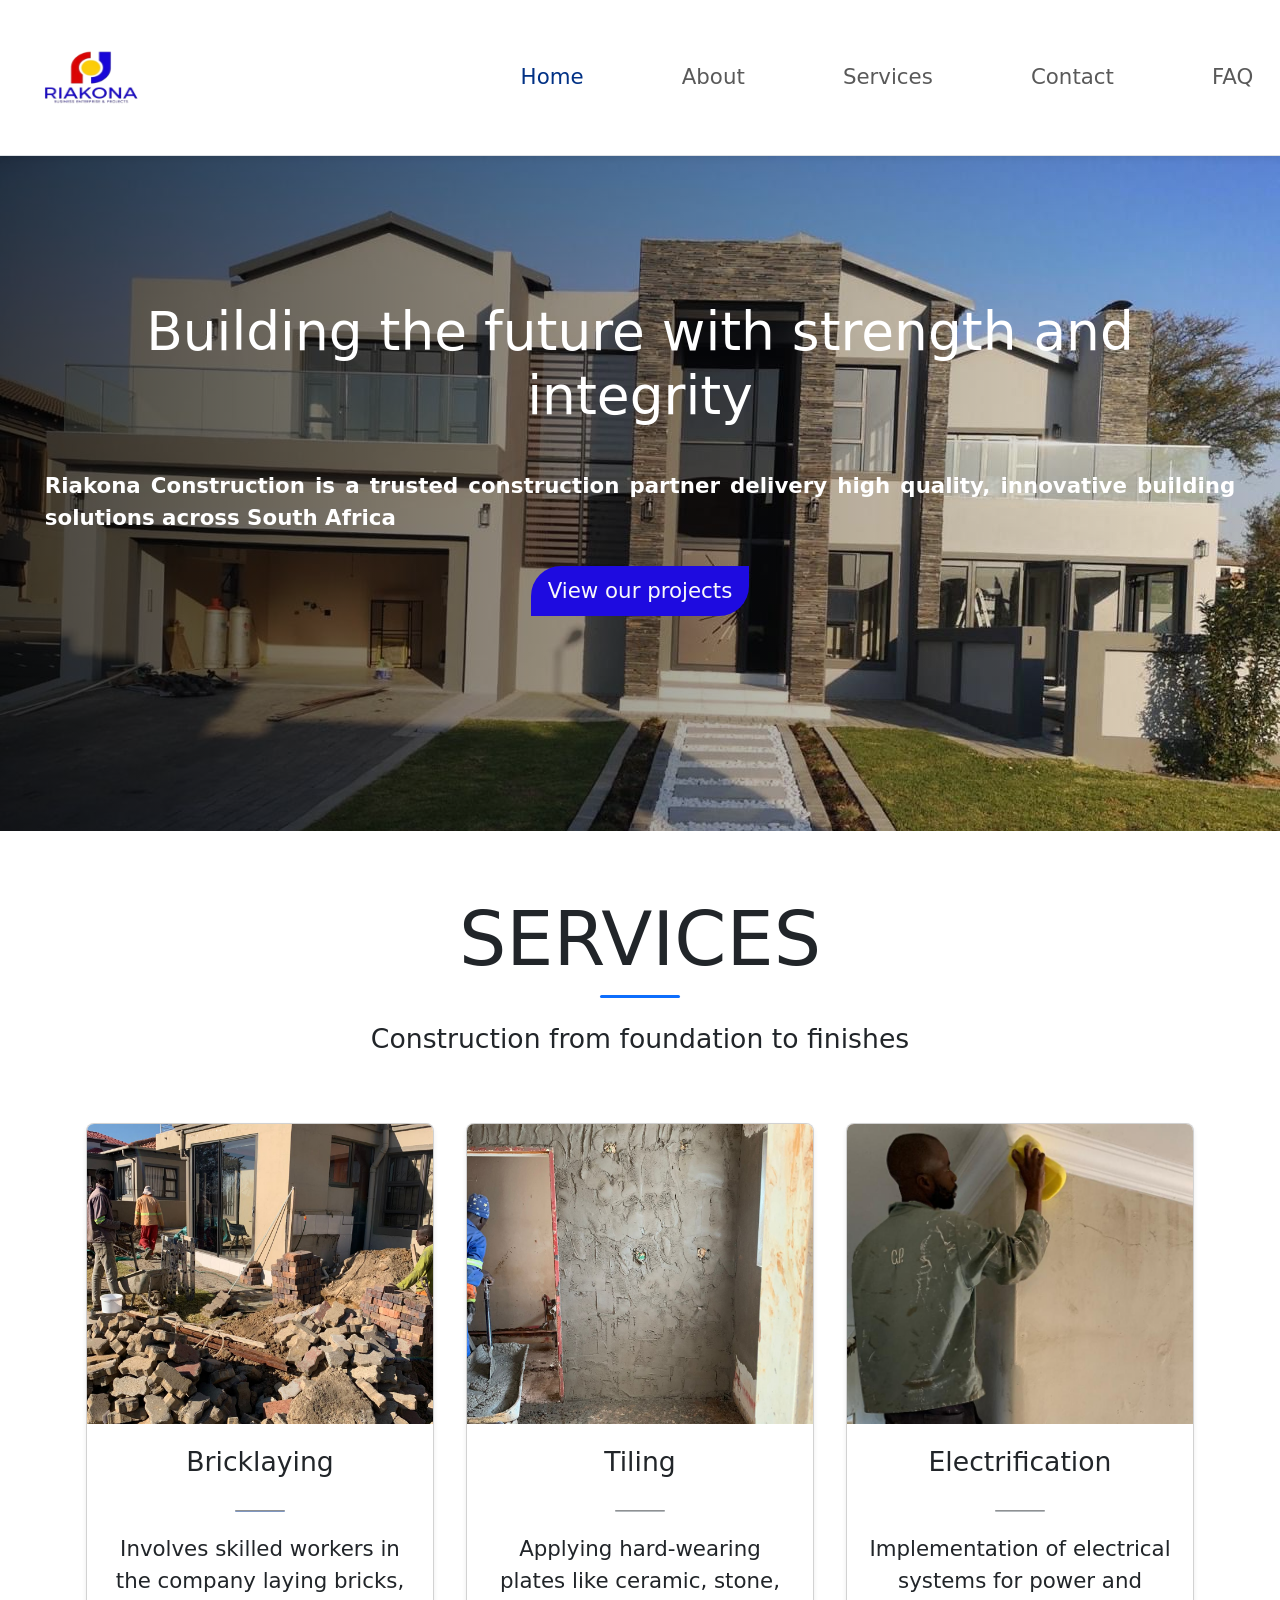
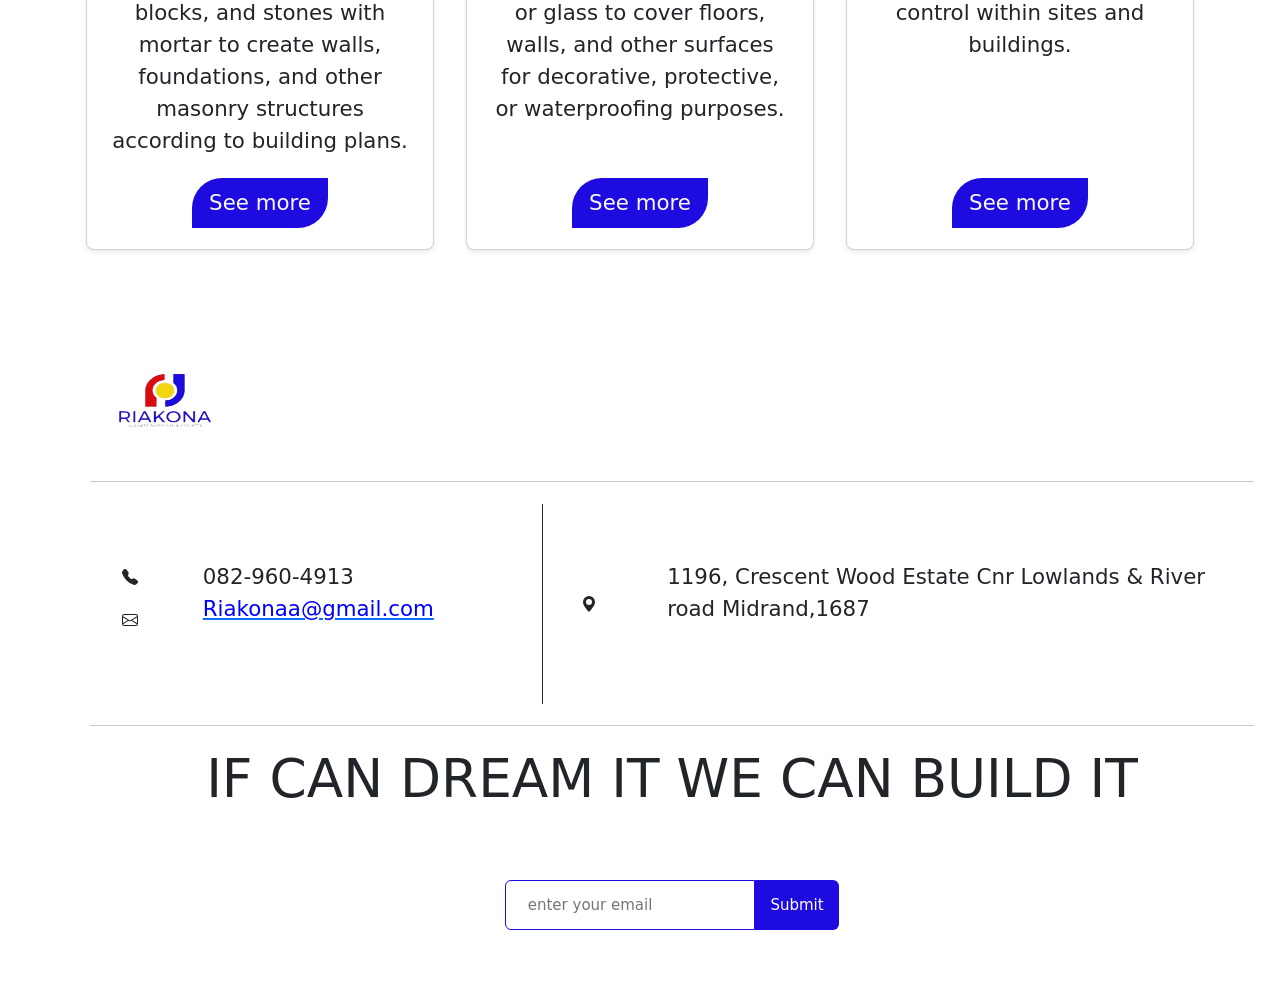
==== index.html @ d15bbf31 "SEO changes" ====
<!DOCTYPE html>
<html lang="en">

<head>
  <meta charset="UTF-8" />
  <meta name="viewport" content="width=device-width, initial-scale=1.0" />
  <meta name="description"
    content="Riakona Construction is a trusted South African partner delivering high-quality, innovative building solutions with strength and integrity. If you can dream it, we can build it.">

  <!-- Style sheet -->
  <link rel="stylesheet" href="RiakonaStyleSheet.css" />

  <!-- Bootstrap  -->
  <link href="https://cdn.jsdelivr.net/npm/bootstrap@5.3.8/dist/css/bootstrap.min.css" rel="stylesheet"
    integrity="sha384-sRIl4kxILFvY47J16cr9ZwB07vP4J8+LH7qKQnuqkuIAvNWLzeN8tE5YBujZqJLB" crossorigin="anonymous">

  <!-- Page Title & Favicon -->
  <title>Riakona Construction</title>
  <link rel="icon" type="image/x-icon" href="images/logo.png" />
</head>

<body id="bootstrap-overrides">
  <!-- Header with Navbar -->
  <header>
    <nav class="navbar navbar-expand-lg bg-white border-bottom shadow-sm">
      <div class="container-fluid justify-content-between">
        <!-- Logo -->
        <a class="navbar-brand" href="#">
          <img src="images/RIAKONA.png" alt="Riakona Logo" width="150" height="120" />
        </a>

        <!-- Toggler for mobile -->
        <button class="navbar-toggler" type="button" data-bs-toggle="collapse" data-bs-target="#navbarNavAltMarkup"
          aria-controls="navbarNavAltMarkup" aria-expanded="false" aria-label="Toggle navigation">
          <span class="navbar-toggler-icon"></span>
        </button>

        <!-- Navigation Links -->
        <div class="collapse navbar-collapse " id="navbarNavAltMarkup">
          <ul class="navbar-nav ms-auto " style="gap: 6vw">
            <li class="nav-item">
              <a class="nav-link active" aria-current="page" href="index.html" style="color: #013185;">Home</a>
            </li>
            <li class="nav-item">
              <a class="nav-link" href="about.html">About</a>
            </li>
            <li class="nav-item">
              <a class="nav-link" href="service.html">Services</a>
            </li>
            <li class="nav-item">
              <a class="nav-link" href="contact.html">Contact</a>
            </li>
            <li class="nav-item">
              <a class="nav-link" href="faq.html">FAQ</a>
            </li>
          </ul>
        </div>
      </div>
    </nav>
  </header>
  <!-- LANDING PAGE -->
  <div class="landingpage">
    <div class="landingpage_text">
      <h1>Building the future with strength and integrity</h1>
      <br />
      <strong>
        Riakona Construction is a trusted construction partner delivery high
        quality, innovative building solutions across South Africa
      </strong>
      <br />
      <a href="service.html" class="btn" id="logo_button">View our projects</a>
    </div>
  </div>

  <!-- SERVICES PAGE -->
  <div class="service-container container my-5">

    <div class="service-title-container text-center mb-5">
      <h1 class="display-4">SERVICES</h1>
      <div class="special-heading-border mx-auto"></div>
      <p class="lead mt-3">
        Construction from foundation to finishes
      </p>
    </div>

    <div class="row row-cols-1 row-cols-md-3 g-4">

      <div class="col">
        <div class="card h-100 shadow-sm">
          <img src="images/bricklayering1.jpg" class="card-img-top" alt="Bricklaying service"
            style="height: 300px; width: 100%; object-fit: cover;">
          <div class="card-body text-center d-flex flex-column">
            <h3 class="card-title h5">Bricklaying</h3>
            <hr class="short-hr mx-auto" style="background-color: #013185;">
            <p class="card-text">
              Involves skilled workers in the company laying bricks, blocks, and stones with mortar to create walls,
              foundations, and other masonry structures according to building plans.
            </p>
            <div class="mt-auto">
              <a href="service.html" class="btn" id="logo_button" title="Learn about our bricklaying services">See
                more</a>
            </div>
          </div>
        </div>
      </div>

      <div class="col">
        <div class="card h-100 shadow-sm">
          <img src="images/plastering1.jpg" class="card-img-top" alt="Tiling service"
            style="height: 300px; width: 100%; object-fit: cover;">
          <div class="card-body text-center d-flex flex-column">
            <h3 class="card-title h5">Tiling</h3>
            <hr class="short-hr mx-auto">
            <p class="card-text">
              Applying hard-wearing plates like ceramic, stone, or glass to cover floors, walls, and other surfaces
              for decorative, protective, or waterproofing purposes.
            </p>
            <div class="mt-auto">
              <a href="service.html" class="btn" id="logo_button" title="Explore our professional tiling solutions">See
                more</a>
            </div>
          </div>
        </div>
      </div>

      <div class="col">
        <div class="card h-100 shadow-sm">
          <img src="images/ceiling.jpg" class="card-img-top" alt="Electrification service"
            style="height: 300px; width: 100%; object-fit: cover; object-position:top">
          <div class="card-body text-center d-flex flex-column">
            <h3 class="card-title h5">Electrification</h3>
            <hr class="short-hr mx-auto">
            <p class="card-text">
              Implementation of electrical systems for power and control within sites and buildings.
            </p>
            <div class="mt-auto">
              <a href="service.html" class="btn" id="logo_button" title="Read about our electrification services">See
                more</a>
            </div>
          </div>
        </div>
      </div>

    </div>
  </div>
  <!-- FOOTER -->
  <footer>
    <img src="images/logo.png" alt="logo" width="150px" height="120px" />
    <br />
    <hr />
    <div class="footer-contact">
      <div class="contact_Details row">
        <div class="row phone">
          <div class="col-2 col-lg-3" style="
                display: flex;
                align-items: center;
                justify-content: center;
              ">
            <svg xmlns="http://www.w3.org/2000/svg" width="16" height="16" fill="currentColor"
              class="bi bi-telephone-fill" viewBox="0 0 16 16">
              <path fill-rule="evenodd"
                d="M1.885.511a1.745 1.745 0 0 1 2.61.163L6.29 2.98c.329.423.445.974.315 1.494l-.547 2.19a.68.68 0 0 0 .178.643l2.457 2.457a.68.68 0 0 0 .644.178l2.189-.547a1.75 1.75 0 0 1 1.494.315l2.306 1.794c.829.645.905 1.87.163 2.611l-1.034 1.034c-.74.74-1.846 1.065-2.877.702a18.6 18.6 0 0 1-7.01-4.42 18.6 18.6 0 0 1-4.42-7.009c-.362-1.03-.037-2.137.703-2.877z" />
            </svg>
          </div>
          <div class="col-10 col-lg-9">
            <a href="https://wa.me/27829604913" target="_blank" style="text-decoration: none; color: inherit;">
              <i class="fa fa-phone" aria-hidden="true"></i> 082-960-4913
            </a>
          </div>
        </div>
        <br />
        <div class="row email">
          <div class="col-2 col-lg-3" style="
                display: flex;
                align-items: center;
                justify-content: center;
              ">
            <svg xmlns="http://www.w3.org/2000/svg" width="16" height="16" fill="currentColor" class="bi bi-envelope"
              viewBox="0 0 16 16">
              <path
                d="M0 4a2 2 0 0 1 2-2h12a2 2 0 0 1 2 2v8a2 2 0 0 1-2 2H2a2 2 0 0 1-2-2zm2-1a1 1 0 0 0-1 1v.217l7 4.2 7-4.2V4a1 1 0 0 0-1-1zm13 2.383-4.708 2.825L15 11.105zm-.034 6.876-5.64-3.471L8 9.583l-1.326-.795-5.64 3.47A1 1 0 0 0 2 13h12a1 1 0 0 0 .966-.741M1 11.105l4.708-2.897L1 5.383z" />
            </svg>
          </div>

          <div class="col-10 col-lg-9">
            <a href="mailto:Riakonaa@gmail.com">
              <p style="color: blue">Riakonaa@gmail.com</p>
            </a>
          </div>
        </div>
      </div>

      <div class="vl"></div>
      <hr style="width: 80%" />
      <div class="address">
        <div class="row address">
          <div class="col-2" style="
                display: flex;
                align-items: center;
                justify-content: center;
              ">
            <svg xmlns="http://www.w3.org/2000/svg" width="16" height="16" fill="currentColor"
              class="bi bi-geo-alt-fill" viewBox="0 0 16 16">
              <path d="M8 16s6-5.686 6-10A6 6 0 0 0 2 6c0 4.314 6 10 6 10m0-7a3 3 0 1 1 0-6 3 3 0 0 1 0 6" />
            </svg>
          </div>
          <div class="col-10">
            <p>1196, Crescent Wood Estate
              Cnr Lowlands & River road
              Midrand,1687</p>
          </div>
        </div>
      </div>
    </div>
    <hr />

    <h1>IF CAN DREAM IT WE CAN BUILD IT</h1>
    <div class="input-group">
      <form id="emailSubscribe" name="submit-to-google-sheet" method="POST">

        <input type="email" class="input" id="Email" name="Email" placeholder="enter your email" autocomplete="off"
          style="color: black" />
        <button class="button--submit" value="Subscribe" type="submit" title="Subscribe for project updates">
          Submit
        </button>
        <span id="msg"></span>
      </form>
    </div>
  </footer>

  <script src="https://cdn.jsdelivr.net/npm/bootstrap@5.3.8/dist/js/bootstrap.bundle.min.js"
    integrity="sha384-FKyoEForCGlyvwx9Hj09JcYn3nv7wiPVlz7YYwJrWVcXK/BmnVDxM+D2scQbITxI"
    crossorigin="anonymous"></script>
  <script src="script.js"></script>

</body>

</html>
---- RiakonaStyleSheet.css ----
/* 1. VARIABLES & RESET */
:root {
  /* Color Palette */
  --background: #d9d9d9;
  --primary-color: #1c1d20;
  --secondary-color: #4a4d57;
  --accent-color: #00ffc4;
  --text-color: #f9f9f9;
  --button-color: #1e0be0;
  --brand-blue: #0d6efd;
  --brand-dark-blue: #013185;
  --subtle-grey: #6c757d;

  /* Carousel Dimensions */
  --card-width: min(280px, 75vw);
  --card-height: 500px;
  --nav-btn-size: 40px;
}

* {
  margin: 0;
  padding: 0;
  box-sizing: border-box;
}

html {
  font-family: "Segoe UI", Tahoma, Geneva, Verdana, sans-serif;
  font-size: 16pt;
  color: var(--text-color);
}

body {
  min-height: 100vh;
  /* padding: 10px; */
  background-color: var(--background);
  display: flex;
  flex-direction: column;
  align-items: center;
  overflow-x: hidden;
}

header {
  width: 100%;
}

/* 2. SHARED COMPONENTS */
#bootstrap-overrides #cta {
  min-height: 30px;
  width: 150px;
  padding: 0.5em 1em;
  border: none;
  background-color: var(--button-color);
  color: var(--text-color);
  font-size: 15px;
  cursor: pointer;
  transition: background-color 0.3s ease-in-out;
  display: flex;
  align-items: center;
  justify-content: center;
  border-radius: 0px;
}

#logo_button {
  border-radius: 30px 0 30px 0;
  background-color: var(--button-color);
  color: var(--text-color);
}

/* TEAM CAROUSEL & FLIP CARDS */
.carousel-wrapper {
  display: flex;
  flex-direction: column;
  align-items: center;
  width: 100%;
  padding: 2rem 0;
  overflow-x: hidden !important;
}

.carousel {
  width: min(100% - 2rem, 800px);
  padding-block: 2rem;
  display: grid;
  grid-auto-flow: column;
  grid-auto-columns: var(--card-width);
  gap: 2rem;
  overflow-x: auto;
  scroll-snap-type: x mandatory;
  overscroll-behavior-x: contain;
  scroll-behavior: smooth;
  scrollbar-width: none;
  anchor-name: --carousel;
}

.carousel::-webkit-scrollbar {
  display: none;
}

/* Spacers to center first/last items */
.carousel::before,
.carousel::after {
  content: "";
  width: calc(50% - (var(--card-width) / 2));
}

/* 3D Scene Container */
.carousel-item {
  position: relative;
  height: var(--card-height);
  scroll-snap-align: center;
  scroll-snap-stop: always;
  perspective: 1000px;
  container-type: scroll-state;
  display: flex !important;
  cursor: pointer; /* Indicates interactivity */
}

.carousel-item.scroll-start {
  scroll-initial-target: nearest;
}

/* Flip Logic */
.flip-card-inner {
  position: relative;
  width: 100%;
  height: 100%;
  text-align: center;
  transition: transform 0.6s cubic-bezier(0.4, 0, 0.2, 1);
  transform-style: preserve-3d;
  border-radius: 20px;
  box-shadow: 0 10px 25px rgba(0, 0, 0, 0.2);
}

.carousel-item:hover .flip-card-inner {
  transform: rotateY(180deg);
}

.flip-card-front,
.flip-card-back {
  position: absolute;
  width: 100%;
  height: 100%;
  backface-visibility: hidden;
  -webkit-backface-visibility: hidden;
  border-radius: 20px;
  overflow: hidden;
  display: flex;
  flex-direction: column;
  align-items: center;
}

/* Front Face */
.flip-card-front {
  background-color: var(--primary-color);
  color: var(--text-color);
  z-index: 2;
  justify-content: flex-start;
}

.flip-card-front .card-content {
  padding: 1rem;
  width: 100%;
  display: flex;
  flex-direction: column;
  align-items: center;
}

.flip-card-front h2 {
  font-size: 1.3rem;
  margin: 0;
}

.flip-card-front p {
  font-size: 0.9rem;
  opacity: 0.8;
  margin: 0;
}

/* Image Fill Logic */
.img-container.fill {
  width: 100%;
  height: 240px;
  display: flex;
  justify-content: center;
  align-items: center;
  overflow: hidden;
  background-color: #000;
}

.img-container.fill img {
  min-width: 90%;
  min-height: 80%;
  width: 100%;
  height: 100%;
  object-fit: cover;
  transition: transform 0.4s ease;
}

.carousel-item:hover .img-container.fill img {
  transform: scale(1.1);
}

/* Back Face */
.flip-card-back {
  background: linear-gradient(
    135deg,
    var(--primary-color),
    var(--secondary-color)
  );
  color: var(--text-color);
  transform: rotateY(180deg);
  justify-content: center;
  padding: 2rem;
  border: 2px solid var(--brand-blue);
}

.flip-card-back h3 {
  color: var(--brand-blue);
  margin: 0;
}

/* Custom Separators */
.special-heading-border {
  width: 80px;
  height: 3px;
  background-color: var(--brand-blue);
  margin: 0.5rem 0;
  border-radius: 2px;
}

.short-hr {
  width: 50px;
  height: 2px;
  background-color: var(--subtle-grey);
  opacity: 0.5;
  margin: 1rem auto;
  border-radius: 2px;
}

/* Scroll Animation (Scale Effect) */
@container not scroll-state(snapped: inline) {
  .flip-card-inner {
    transform: scale(0.85);
    opacity: 0.5;
    filter: blur(2px);
  }
}

/* Carousel Markers & Buttons */
.carousel {
  scroll-marker-group: after;
}

.carousel::scroll-marker-group {
  position: absolute;
  position-anchor: --carousel;
  left: 0;
  right: 0;
  display: flex;
  justify-content: center;
  gap: 0.5rem;
  z-index: 10;
}

.carousel-item::scroll-marker {
  content: "";
  width: 12px;
  height: 12px;
  background-color: var(--secondary-color);
  border-radius: 50%;
  transition: 0.3s;
  cursor: pointer;
}

.carousel-item::scroll-marker:target-current {
  background-color: var(--brand-dark-blue);
  transform: scale(1.3);
}

.carousel::scroll-button(*) {
  position: absolute;
  position-anchor: --carousel;
  width: var(--nav-btn-size);
  height: var(--nav-btn-size);
  border-radius: 50%;
  background-color: var(--button-color);
  color: white;
  display: grid;
  place-content: center;
  cursor: pointer;
  border: none;
  transform: translateY(-50%);
  transition: transform 0.2s;
  z-index: 20;
}

.carousel::scroll-button(inline-start) {
  left: 0px;
  content: "❮";
}

.carousel::scroll-button(inline-end) {
  right: 0px;
  content: "❯";
}

.msg-supports {
  font-size: 0.8rem;
  color: var(--secondary-color);
  margin-bottom: 1rem;
}

@supports selector(::scroll-marker-group) {
  .msg-supports {
    display: none;
  }
}

/* 3. LANDING PAGE */
.landingpage {
  background-image: linear-gradient(
      to right,
      rgba(0, 0, 0, 0.7),
      rgba(0, 0, 0, 0)
    ),
    url("images/background1.jpg");
  width: 100%;
  height: 75vh;
  background-size: cover;
  color: white;
  padding: 20px;
}

.landingpage_text {
  display: flex;
  flex-direction: column;
  justify-content: center;
  align-items: center;
  text-align: center;
  margin-top: 10%;
  padding-left: 2%;
  padding-right: 2%;
}

.landingpage_text strong {
  text-align: justify;
}
@media (max-width: 650px) {
  .landingpage_text strong {
    font-size: medium;
  }
}

/* 4. ABOUT & FAQ */
.faq,
.about {
  display: flex;
  flex-direction: column;
  justify-content: space-around;
  align-items: center;
  padding: 2rem 20px;
  width: 100%;
  background-size: cover;
  background-position: center;
  color: white;
}

.about {
  background-image: linear-gradient(
      to right,
      rgba(0, 0, 0, 0.7),
      rgba(0, 0, 0, 0.7)
    ),
    url("images/background2.jpg");
}

.about h6,
.faq h6 {
  display: flex;
  justify-content: center;
  color: #377aef;
}
.about p {
  text-align: justify;
}
@media (max-width: 650px) {
  .about p {
    text-align: left;
    font-size: 14px;
  }
}

.about_section {
  width: 60%;
}

.faq {
  background-image: linear-gradient(
      to right,
      rgba(0, 0, 0, 0.7),
      rgba(0, 0, 0, 0.7)
    ),
    url("images/background3.jpg");
}

#questions {
  width: 60%;
}

/* 5. CONTACT */
.contactPageLanding,
form {
  margin: 5% 0;
  display: flex;
  flex-direction: column;
  justify-content: center;
  align-items: center;
}

form {
  max-width: 700px;
}

.contact {
  background-image: linear-gradient(
      to right,
      rgba(0, 0, 0, 0.7),
      rgba(0, 0, 0, 0)
    ),
    url("images/background5.jpg");
  height: 100vh;
  width: 100%;
  background-size: cover;
  background-position: center;
  color: white;
  padding: 20px;
  display: flex;
  flex-direction: column;
  justify-content: center;
  align-items: center;
}

.form__group {
  position: relative;
  padding: 15px 0 0;
  margin-top: 10px;
  width: 100%;
}

.form__field {
  font-family: inherit;
  width: 100%;
  border: none;
  border-bottom: 2px solid #9b9b9b;
  outline: none;
  font-size: 1.3rem;
  color: #000;
  padding: 10px 0;
  background: transparent;
  transition: border-color 0.3s ease;
}

.form__label {
  position: absolute;
  top: 0;
  left: 0;
  font-size: 1rem;
  color: #9b9b9b;
  pointer-events: none;
  transition: 0.2s ease all;
}

.form__field::placeholder {
  color: transparent;
}

.form__field:focus + .form__label,
.form__field:not(:placeholder-shown) + .form__label {
  font-size: 0.85rem;
  top: -20px;
  color: var(--brand-dark-blue);
  font-weight: 600;
}

.form__field:focus {
  padding-bottom: 8px;
  border-bottom: 3px solid var(--brand-dark-blue);
  font-weight: 500;
}

.form__field:required,
.form__field:invalid {
  box-shadow: none;
}

.contact-drop-down {
  width: 100%;
  padding: 10px;
  font-size: 1.1rem;
  border: 1px solid #9b9b9b;
  border-radius: 5px;
  background-color: #fff;
  color: #333;
  margin: 2em 0 1em 0;
  transition: border 0.3s ease;
}

.contact-drop-down:focus {
  border-color: var(--brand-dark-blue);
  outline: none;
}

textarea.form__field {
  resize: vertical;
  min-height: 120px;
}

.contact_submit_btn {
  margin-top: 20px;
  border-radius: 10px;
  padding: 0.75em 2em;
  background-color: var(--brand-dark-blue);
  color: #fff;
  font-size: 1rem;
  border: none;
  cursor: pointer;
  transition: background-color 0.3s ease;
}

.contact_submit_btn:hover {
  background-color: #021d52;
}

.contactPageLanding input,
.contactPageLanding textarea {
  color: #000;
}

/* 6. FOOTER */
footer {
  margin-left: 5%;
  padding: 2%;
  height: 75vh;
}

footer h1 {
  display: flex;
  justify-content: center;
}

.footer-contact {
  display: flex;
  justify-content: space-around;
  align-items: center;
}

.vl {
  border-left: 1px solid;
  height: 200px;
}

.footer-contact hr {
  display: none;
}

.input-group,
#emailSubscribe {
  display: flex;
  align-items: center;
  justify-content: center;
  width: 100%;
  flex-direction: row;
}

.input {
  min-height: 50px;
  width: 250px;
  padding: 0 1rem;
  color: #fff;
  font-size: 15px;
  border: 1px solid var(--button-color);
  border-radius: 6px 0 0 6px;
  background-color: transparent;
}

.input:focus,
.input:focus-visible {
  border-color: #3898ec;
  outline: none;
}

.button--submit {
  min-height: 50px;
  padding: 0.5em 1em;
  border: none;
  border-radius: 0 6px 6px 0;
  background-color: var(--button-color);
  color: #fff;
  font-size: 15px;
  cursor: pointer;
  transition: background-color 0.3s ease-in-out;
}

.button--submit:hover {
  background-color: var(--button-color);
}

/* 7. MEDIA QUERIES */

/* Desktop/Large Screen Adjustments */
@media (min-width: 780px) {
  #contactForm {
    width: 450px;
  }
}

/* Tablet/Mobile Adjustments */
@media (max-width: 780px) {
  .vl {
    display: none;
  }

  .footer-contact {
    display: flex;
    flex-direction: column;
  }

  .footer-contact hr {
    display: block;
  }
}

@media (max-width: 768px) {
  .landingpage,
  .about,
  .faq,
  .contact {
    background-position: center top;
    padding: 40px 20px;
  }

  .landingpage {
    background-image: linear-gradient(
        to bottom,
        rgba(0, 0, 0, 0.8),
        rgba(0, 0, 0, 0.6)
      ),
      url("images/background1.jpg");
  }

  .about {
    background-image: linear-gradient(
        to bottom,
        rgba(0, 0, 0, 0.8),
        rgba(0, 0, 0, 0.6)
      ),
      url("images/background2.jpg");
  }

  .faq {
    background-image: linear-gradient(
        to bottom,
        rgba(0, 0, 0, 0.5),
        rgba(0, 0, 0, 0.6)
      ),
      url("images/background3.jpg");
  }

  .contact {
    background-image: linear-gradient(
        to bottom,
        rgba(0, 0, 0, 0.8),
        rgba(0, 0, 0, 0.6)
      ),
      url("images/background5.jpg");
  }
  .carousel a {
    font-size: 18px;
  }
}
.card-img-top {
  width: 100%;
  aspect-ratio: 1 / 1;
  object-fit: cover;
  object-position: center;
}
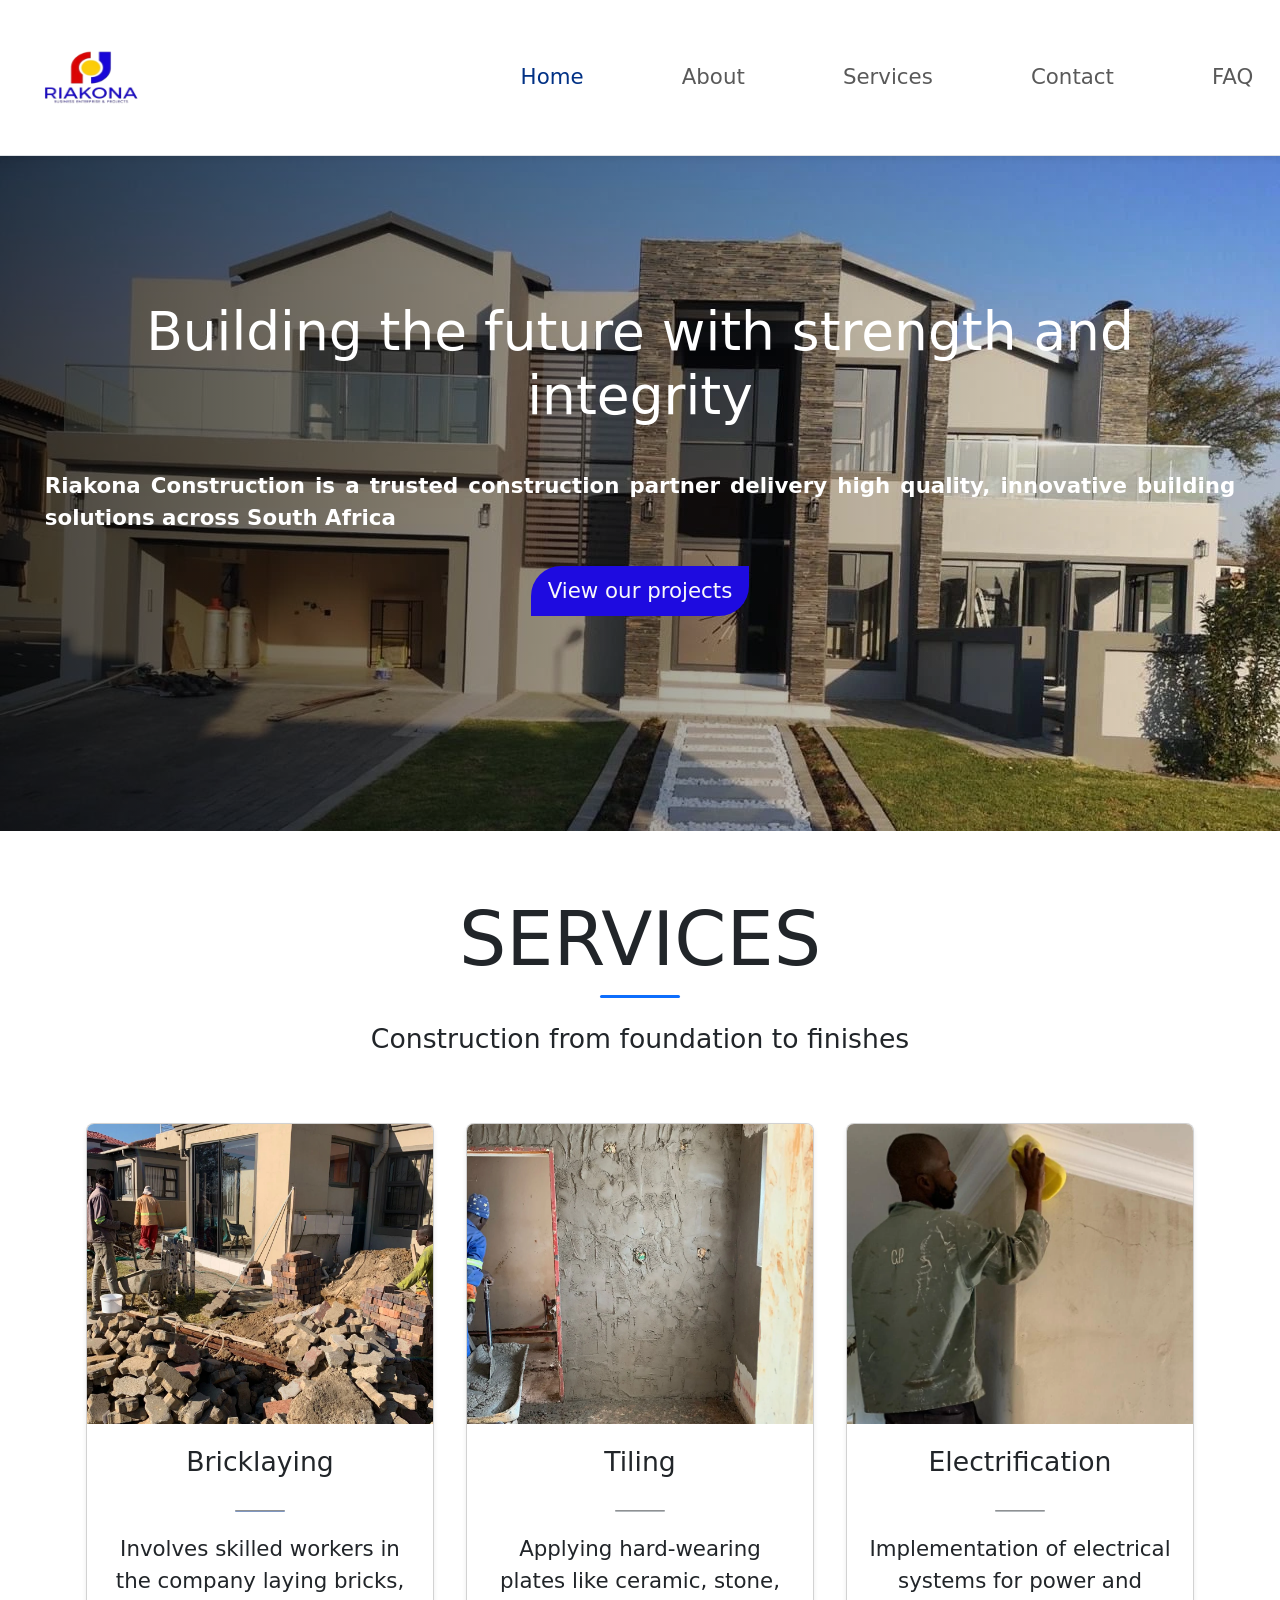
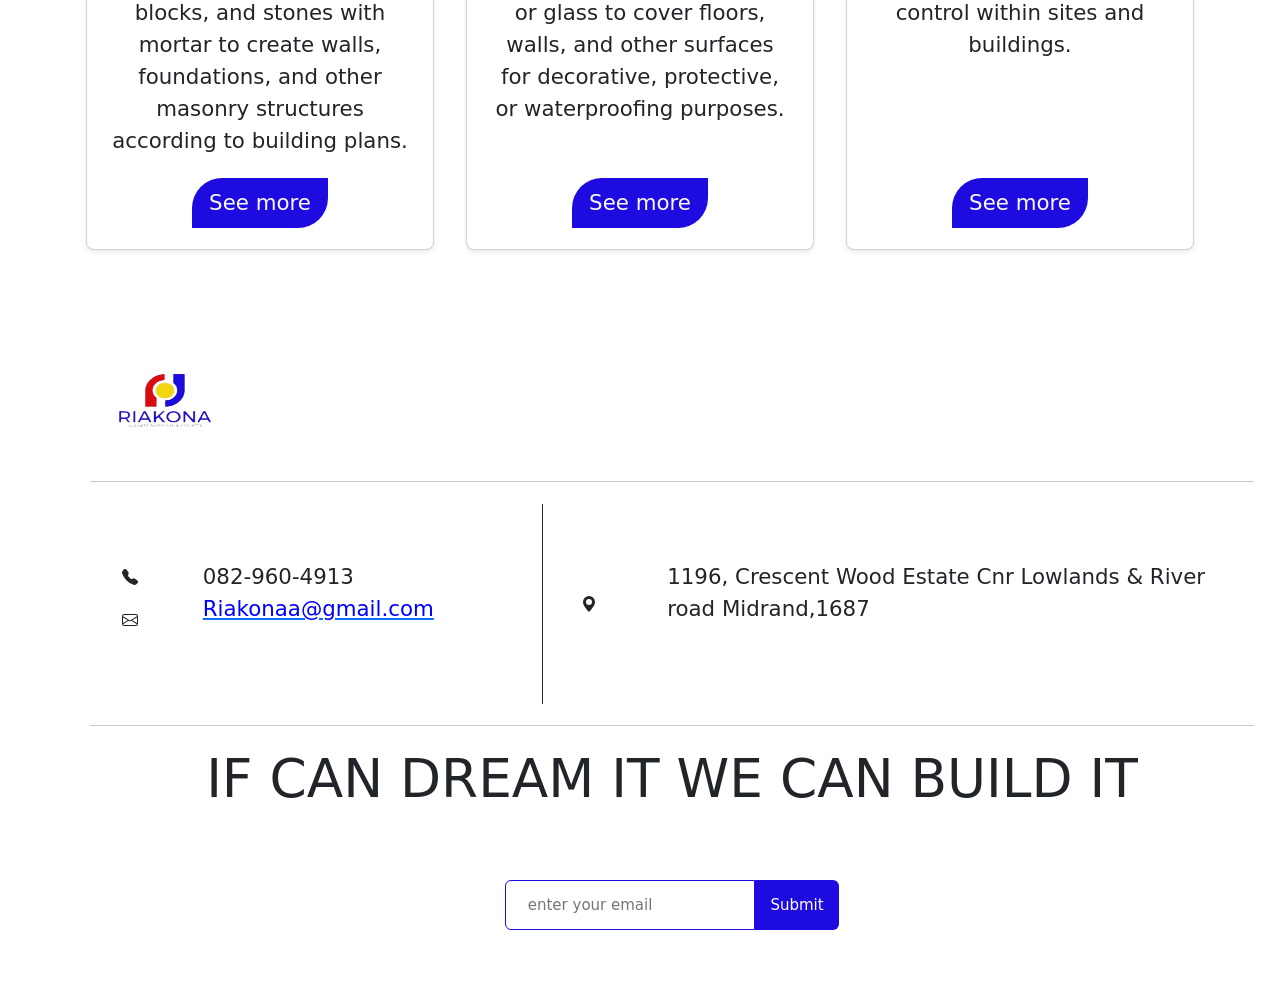
==== commit dedd3c4f: "improved image rendering jpg to webp format" ====
--- a/index.html
+++ b/index.html
@@ -87,7 +87,7 @@
 
       <div class="col">
         <div class="card h-100 shadow-sm">
-          <img src="images/bricklayering1.jpg" class="card-img-top" alt="Bricklaying service"
+          <img src="images/bricklayering1.webp" class="card-img-top" alt="Bricklaying service"
             style="height: 300px; width: 100%; object-fit: cover;">
           <div class="card-body text-center d-flex flex-column">
             <h3 class="card-title h5">Bricklaying</h3>
@@ -106,7 +106,7 @@
 
       <div class="col">
         <div class="card h-100 shadow-sm">
-          <img src="images/plastering1.jpg" class="card-img-top" alt="Tiling service"
+          <img src="images/plastering1.webp" class="card-img-top" alt="Tiling service"
             style="height: 300px; width: 100%; object-fit: cover;">
           <div class="card-body text-center d-flex flex-column">
             <h3 class="card-title h5">Tiling</h3>
@@ -125,7 +125,7 @@
 
       <div class="col">
         <div class="card h-100 shadow-sm">
-          <img src="images/ceiling.jpg" class="card-img-top" alt="Electrification service"
+          <img src="images/ceiling.webp" class="card-img-top" alt="Electrification service"
             style="height: 300px; width: 100%; object-fit: cover; object-position:top">
           <div class="card-body text-center d-flex flex-column">
             <h3 class="card-title h5">Electrification</h3>
--- a/RiakonaStyleSheet.css
+++ b/RiakonaStyleSheet.css
@@ -322,7 +322,7 @@
       rgba(0, 0, 0, 0.7),
       rgba(0, 0, 0, 0)
     ),
-    url("images/background1.jpg");
+    url("images/background1.webp");
   width: 100%;
   height: 75vh;
   background-size: cover;
@@ -370,7 +370,7 @@
       rgba(0, 0, 0, 0.7),
       rgba(0, 0, 0, 0.7)
     ),
-    url("images/background2.jpg");
+    url("images/background2.webp");
 }
 
 .about h6,
@@ -399,7 +399,7 @@
       rgba(0, 0, 0, 0.7),
       rgba(0, 0, 0, 0.7)
     ),
-    url("images/background3.jpg");
+    url("images/background3.webp");
 }
 
 #questions {
@@ -426,7 +426,7 @@
       rgba(0, 0, 0, 0.7),
       rgba(0, 0, 0, 0)
     ),
-    url("images/background5.jpg");
+    url("images/background5.webp");
   height: 100vh;
   width: 100%;
   background-size: cover;
@@ -644,7 +644,7 @@
         rgba(0, 0, 0, 0.8),
         rgba(0, 0, 0, 0.6)
       ),
-      url("images/background1.jpg");
+      url("images/background1.webp");
   }
 
   .about {
@@ -653,7 +653,7 @@
         rgba(0, 0, 0, 0.8),
         rgba(0, 0, 0, 0.6)
       ),
-      url("images/background2.jpg");
+      url("images/background2.webp");
   }
 
   .faq {
@@ -662,7 +662,7 @@
         rgba(0, 0, 0, 0.5),
         rgba(0, 0, 0, 0.6)
       ),
-      url("images/background3.jpg");
+      url("images/background3.webp");
   }
 
   .contact {
@@ -671,7 +671,7 @@
         rgba(0, 0, 0, 0.8),
         rgba(0, 0, 0, 0.6)
       ),
-      url("images/background5.jpg");
+      url("images/background5.webp");
   }
   .carousel a {
     font-size: 18px;
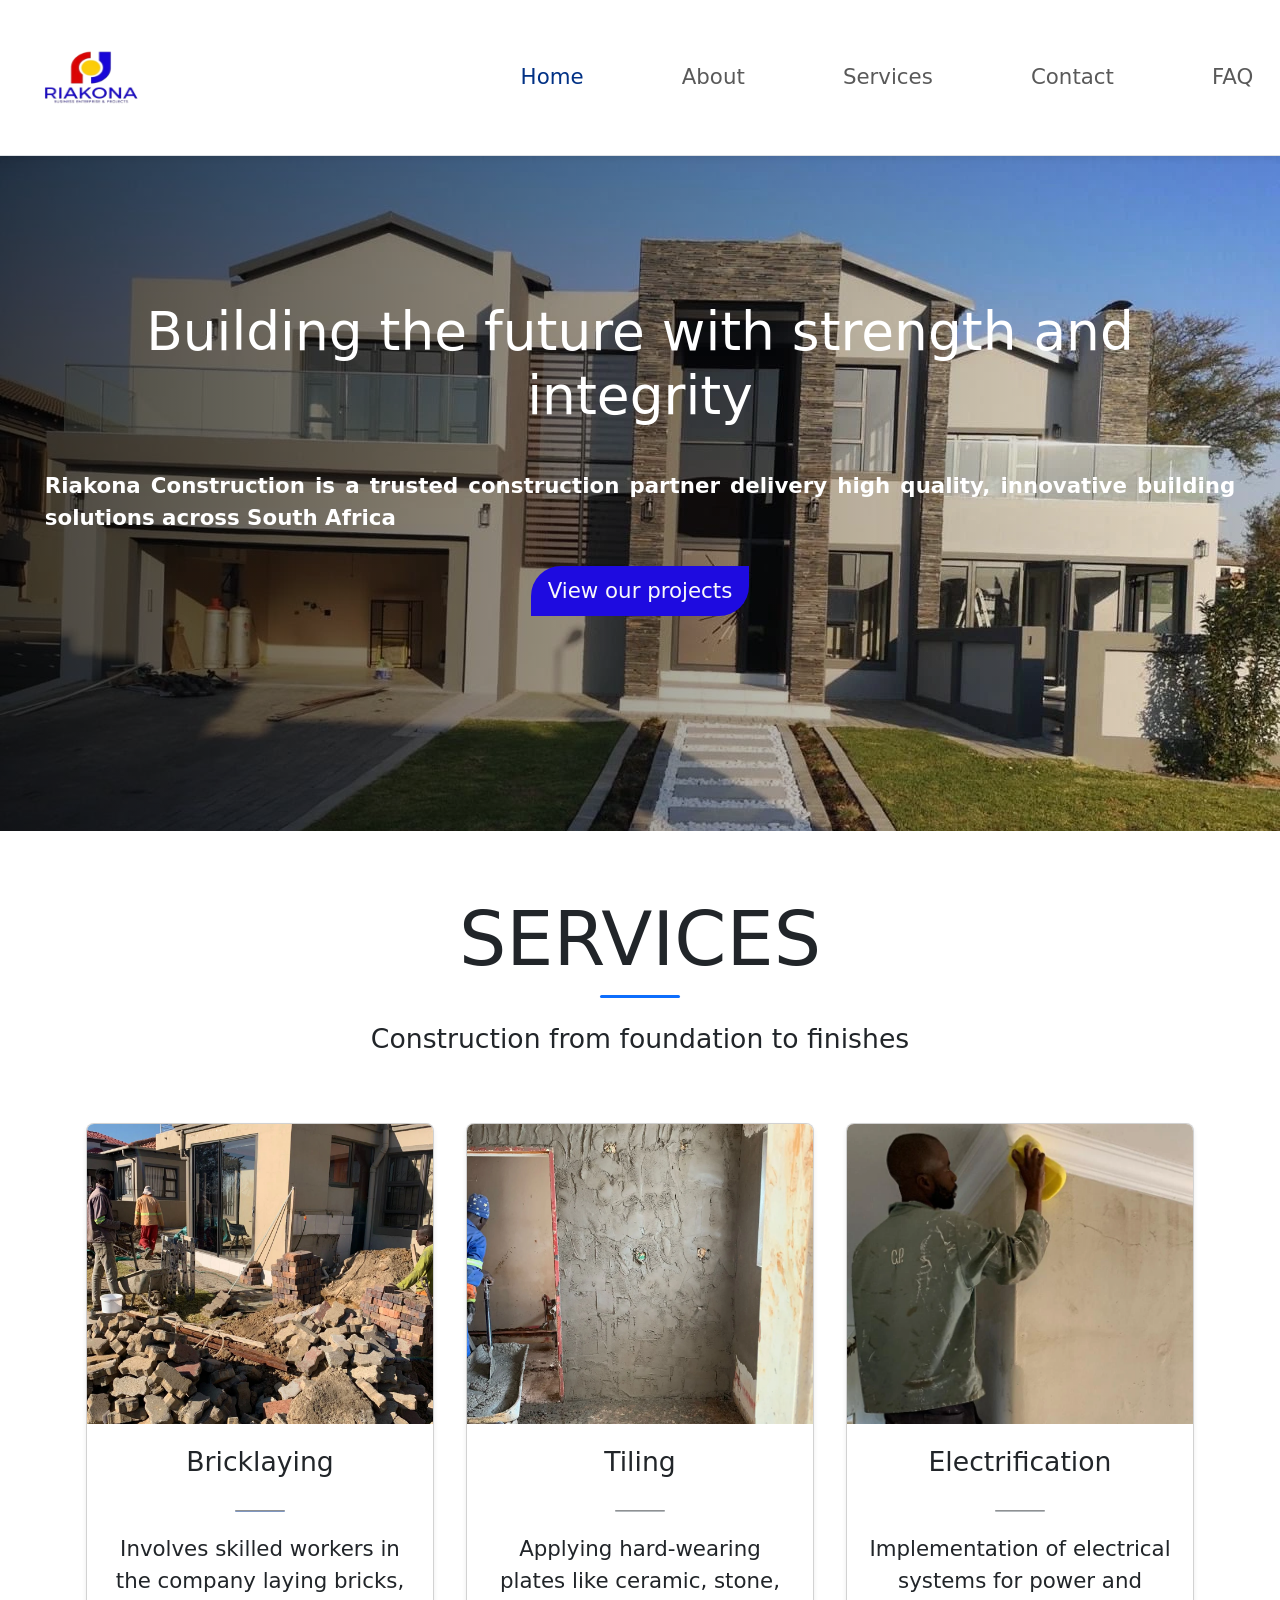
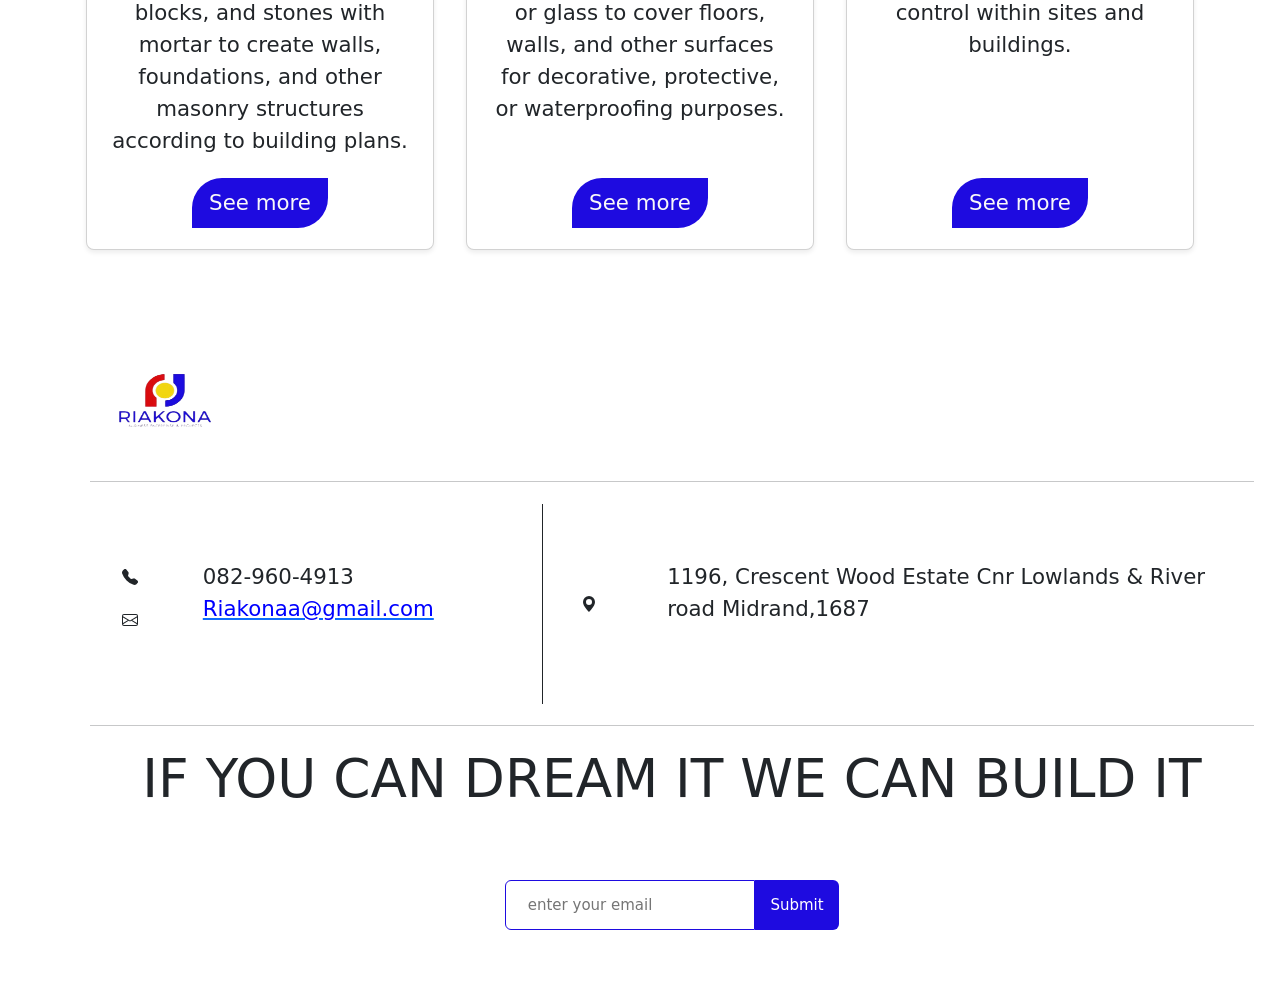
==== commit 52d5b6c0: "spelling error corrected" ====
--- a/index.html
+++ b/index.html
@@ -4,6 +4,7 @@
 <head>
   <meta charset="UTF-8" />
   <meta name="viewport" content="width=device-width, initial-scale=1.0" />
+  <meta name="google-site-verification" content="Wep-YBKdXT5HqMnPeUC4tnphRZNTKgSLm5sg4kCkaRE" />
   <meta name="description"
     content="Riakona Construction is a trusted South African partner delivering high-quality, innovative building solutions with strength and integrity. If you can dream it, we can build it.">
 
@@ -16,8 +17,17 @@
 
   <!-- Page Title & Favicon -->
   <title>Riakona Construction</title>
-  <link rel="icon" type="image/x-icon" href="images/logo.png" />
+  <link rel="icon" type="image/x-icon" href="images/RIAKONA.png" />
 </head>
+<!-- Google tag (gtag.js) -->
+<script async src="https://www.googletagmanager.com/gtag/js?id=G-8F7TDN0SRR"></script>
+<script>
+  window.dataLayer = window.dataLayer || [];
+  function gtag() { dataLayer.push(arguments); }
+  gtag('js', new Date());
+
+  gtag('config', 'G-8F7TDN0SRR');
+</script>
 
 <body id="bootstrap-overrides">
   <!-- Header with Navbar -->
@@ -214,7 +224,7 @@
     </div>
     <hr />
 
-    <h1>IF CAN DREAM IT WE CAN BUILD IT</h1>
+    <h1>IF YOU CAN DREAM IT WE CAN BUILD IT</h1>
     <div class="input-group">
       <form id="emailSubscribe" name="submit-to-google-sheet" method="POST">
 
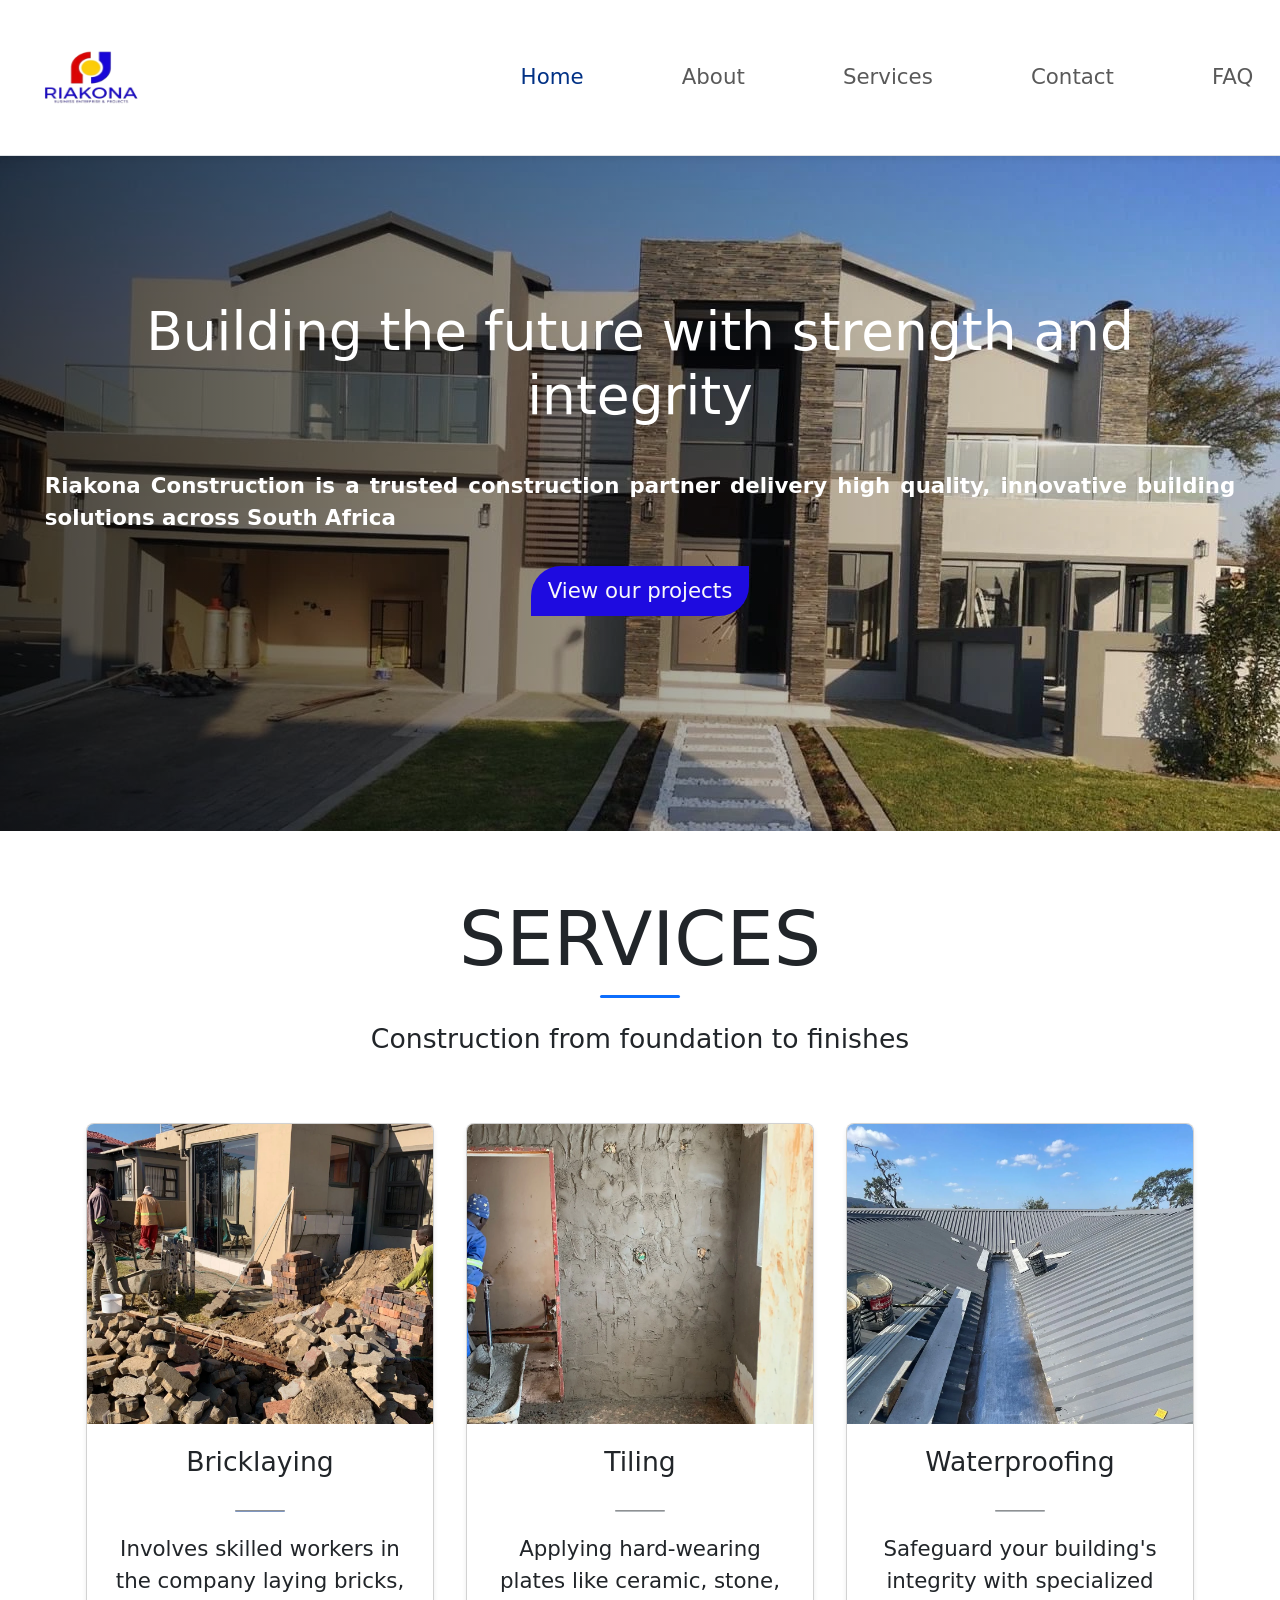
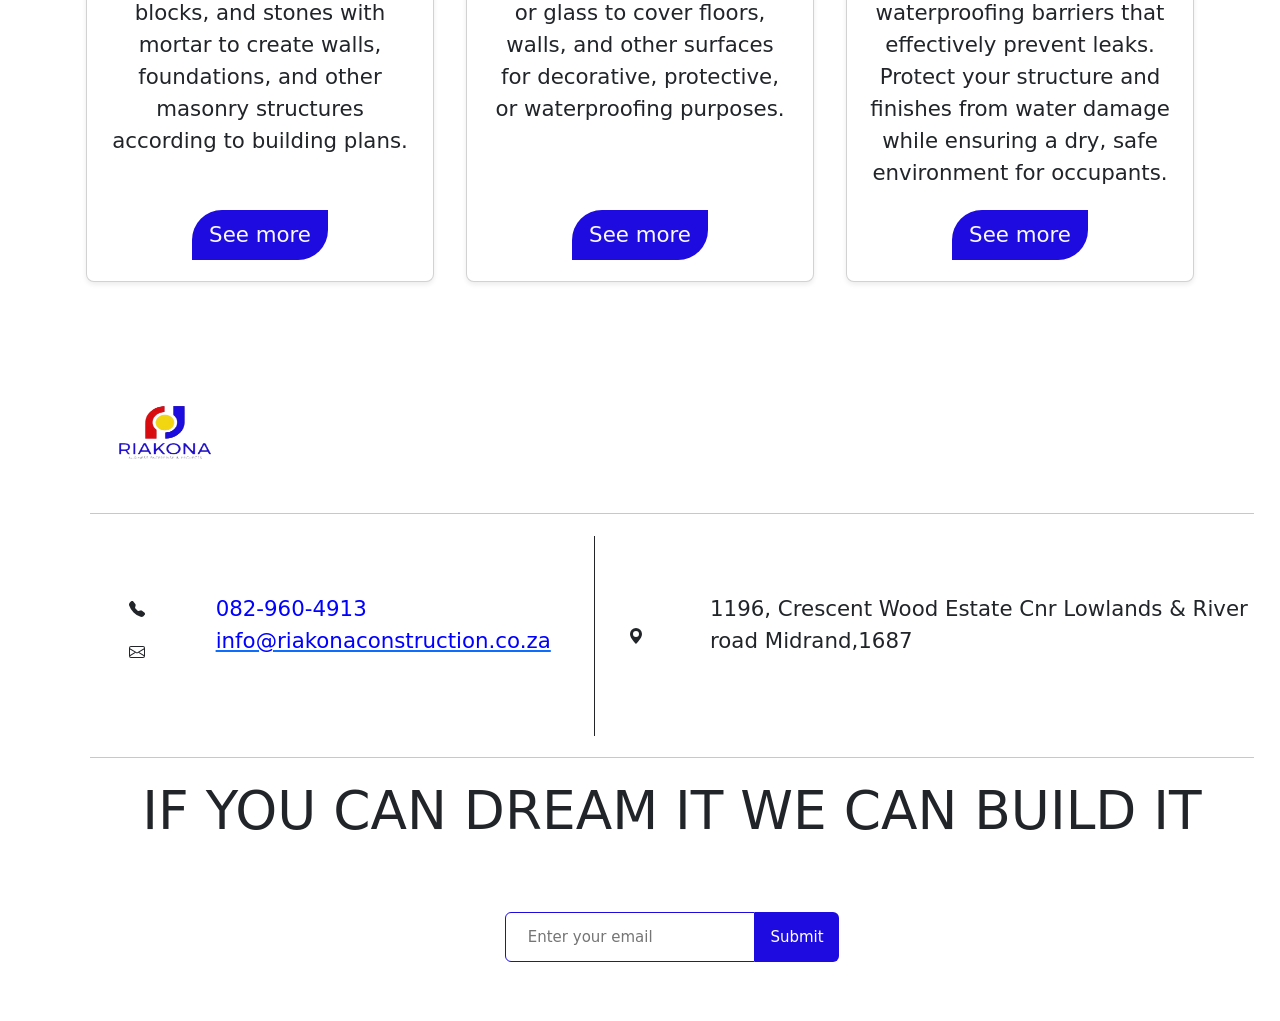
==== commit 5afd152d: "EOD Changes - [x] About us team description ,break line for spacing - [x] Carasouel card eail cut ou" ====
--- a/index.html
+++ b/index.html
@@ -135,13 +135,15 @@
 
       <div class="col">
         <div class="card h-100 shadow-sm">
-          <img src="images/ceiling.webp" class="card-img-top" alt="Electrification service"
+          <img src="images/waterprooing.webp" class="card-img-top" alt="Electrification service"
             style="height: 300px; width: 100%; object-fit: cover; object-position:top">
           <div class="card-body text-center d-flex flex-column">
-            <h3 class="card-title h5">Electrification</h3>
+            <h3 class="card-title h5">Waterproofing</h3>
             <hr class="short-hr mx-auto">
             <p class="card-text">
-              Implementation of electrical systems for power and control within sites and buildings.
+              Safeguard your building's integrity with specialized waterproofing barriers that effectively prevent
+              leaks. Protect your structure and finishes from water damage while ensuring a dry, safe environment for
+              occupants.
             </p>
             <div class="mt-auto">
               <a href="service.html" class="btn" id="logo_button" title="Read about our electrification services">See
@@ -173,7 +175,7 @@
             </svg>
           </div>
           <div class="col-10 col-lg-9">
-            <a href="https://wa.me/27829604913" target="_blank" style="text-decoration: none; color: inherit;">
+            <a href="https://wa.me/27829604913" target="_blank" style="text-decoration: none; color: blue">
               <i class="fa fa-phone" aria-hidden="true"></i> 082-960-4913
             </a>
           </div>
@@ -193,8 +195,8 @@
           </div>
 
           <div class="col-10 col-lg-9">
-            <a href="mailto:Riakonaa@gmail.com">
-              <p style="color: blue">Riakonaa@gmail.com</p>
+            <a href="mailto:info@riakonaconstruction.co.za">
+              <p style="color: blue">info@riakonaconstruction.co.za</p>
             </a>
           </div>
         </div>
@@ -228,7 +230,7 @@
     <div class="input-group">
       <form id="emailSubscribe" name="submit-to-google-sheet" method="POST">
 
-        <input type="email" class="input" id="Email" name="Email" placeholder="enter your email" autocomplete="off"
+        <input type="email" class="input" id="Email" name="Email" placeholder="Enter your email" autocomplete="off"
           style="color: black" />
         <button class="button--submit" value="Subscribe" type="submit" title="Subscribe for project updates">
           Submit
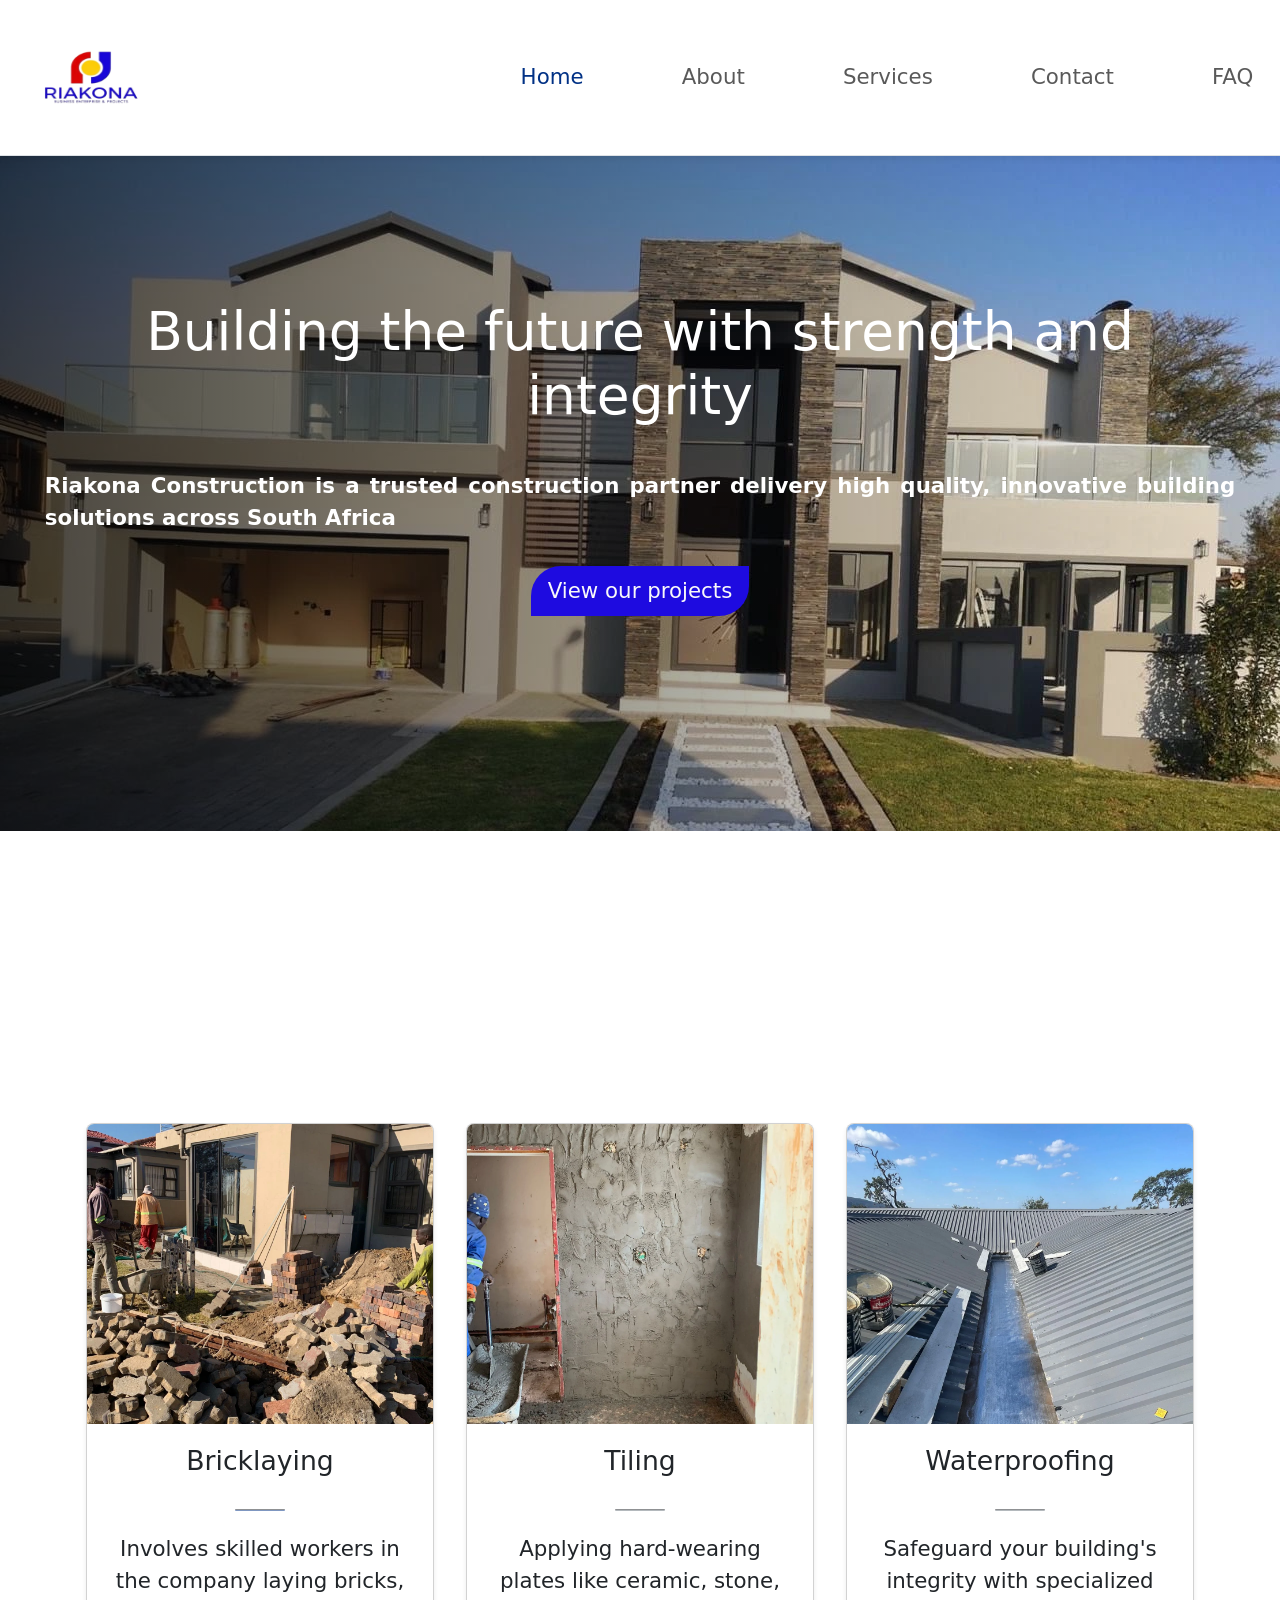
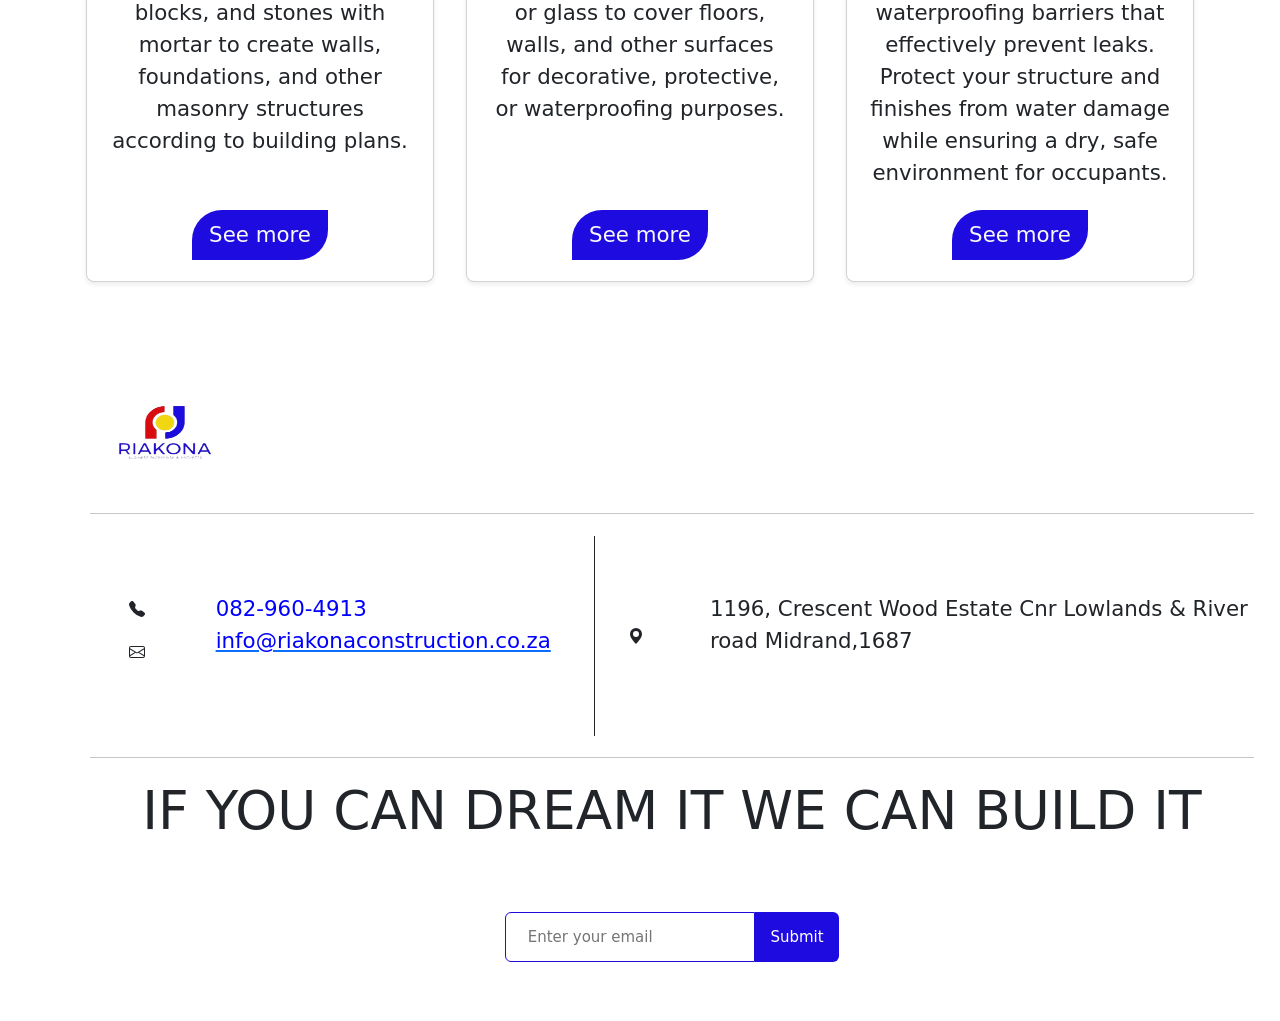
==== commit 86763fac: "feat: Add animations and toast notification system - Add CSS custom properties for animation timing " ====
--- a/index.html
+++ b/index.html
@@ -85,7 +85,7 @@
   <!-- SERVICES PAGE -->
   <div class="service-container container my-5">
 
-    <div class="service-title-container text-center mb-5">
+    <div class="service-title-container text-center mb-5 animate-on-scroll">
       <h1 class="display-4">SERVICES</h1>
       <div class="special-heading-border mx-auto"></div>
       <p class="lead mt-3">
--- a/RiakonaStyleSheet.css
+++ b/RiakonaStyleSheet.css
@@ -15,6 +15,13 @@
   --card-width: min(280px, 75vw);
   --card-height: 500px;
   --nav-btn-size: 40px;
+
+  /* Animation */
+  --ease-out: cubic-bezier(0, 0, 0.2, 1);
+  --ease-in-out: cubic-bezier(0.4, 0, 0.2, 1);
+  --duration-fast: 200ms;
+  --duration-medium: 400ms;
+  --duration-slow: 600ms;
 }
 
 * {
@@ -316,6 +323,19 @@
 }
 
 /* 3. LANDING PAGE */
+
+/* Hero entrance animation keyframes */
+@keyframes heroFadeSlideUp {
+  from {
+    opacity: 0;
+    transform: translateY(32px);
+  }
+  to {
+    opacity: 1;
+    transform: translateY(0);
+  }
+}
+
 .landingpage {
   background-image: linear-gradient(
       to right,
@@ -341,6 +361,17 @@
   padding-right: 2%;
 }
 
+/* Hero children animate in with a stagger */
+.landingpage_text > * {
+  opacity: 0;
+  animation: heroFadeSlideUp var(--duration-slow) var(--ease-out) forwards;
+}
+
+.landingpage_text > *:nth-child(1) { animation-delay: 100ms; }
+.landingpage_text > *:nth-child(2) { animation-delay: 250ms; }
+.landingpage_text > *:nth-child(3) { animation-delay: 400ms; }
+.landingpage_text > *:nth-child(4) { animation-delay: 550ms; }
+
 .landingpage_text strong {
   text-align: justify;
 }
@@ -402,7 +433,8 @@
     url("images/background3.webp");
 }
 
-#questions {
+#questions,
+.faq-question {
   width: 60%;
 }
 
@@ -683,3 +715,160 @@
   object-fit: cover;
   object-position: center;
 }
+
+/* ─── IMPROVEMENT 2: Service card hover polish ─── */
+.service-container .card {
+  transition:
+    transform var(--duration-fast) var(--ease-out),
+    box-shadow var(--duration-fast) var(--ease-out);
+  will-change: transform;
+}
+
+.service-container .card:hover {
+  transform: translateY(-6px);
+  box-shadow: 0 16px 40px rgba(0, 0, 0, 0.15) !important;
+}
+
+/* ─── IMPROVEMENT 3: Navbar scroll shadow ─── */
+.navbar {
+  transition: box-shadow var(--duration-fast) var(--ease-out);
+}
+
+.navbar.scrolled {
+  box-shadow: 0 4px 20px rgba(0, 0, 0, 0.12) !important;
+}
+
+/* ─── IMPROVEMENT 4: Toast notification system ─── */
+#toast-container {
+  position: fixed;
+  bottom: 1.5rem;
+  right: 1.5rem;
+  z-index: 9999;
+  display: flex;
+  flex-direction: column;
+  gap: 0.6rem;
+  pointer-events: none;
+}
+
+.toast-item {
+  display: flex;
+  align-items: center;
+  gap: 0.75rem;
+  padding: 0.85rem 1.1rem;
+  border-radius: 10px;
+  font-size: 0.88rem;
+  font-family: "Segoe UI", Tahoma, Geneva, Verdana, sans-serif;
+  max-width: 340px;
+  pointer-events: all;
+  box-shadow: 0 8px 24px rgba(0, 0, 0, 0.18);
+  opacity: 0;
+  transform: translateY(12px) scale(0.97);
+  animation: toastIn var(--duration-medium) var(--ease-out) forwards;
+}
+
+.toast-item.toast-success {
+  background: #1a2e1a;
+  color: #a3e6a3;
+  border: 1px solid rgba(163, 230, 163, 0.25);
+}
+
+.toast-item.toast-error {
+  background: #2e1a1a;
+  color: #e6a3a3;
+  border: 1px solid rgba(230, 163, 163, 0.25);
+}
+
+.toast-item.toast-exit {
+  animation: toastOut var(--duration-medium) var(--ease-out) forwards;
+}
+
+.toast-icon {
+  font-size: 1.1rem;
+  flex-shrink: 0;
+}
+
+.toast-close {
+  margin-left: auto;
+  background: none;
+  border: none;
+  color: inherit;
+  opacity: 0.6;
+  cursor: pointer;
+  font-size: 1rem;
+  padding: 0;
+  line-height: 1;
+  flex-shrink: 0;
+}
+
+.toast-close:hover {
+  opacity: 1;
+}
+
+@keyframes toastIn {
+  to {
+    opacity: 1;
+    transform: translateY(0) scale(1);
+  }
+}
+
+@keyframes toastOut {
+  to {
+    opacity: 0;
+    transform: translateY(8px) scale(0.95);
+  }
+}
+
+/* ─── IMPROVEMENT 5: Animation consistency — ease-out for entering elements ─── */
+
+/* About / FAQ sections fade in on scroll */
+@keyframes fadeSlideUp {
+  from {
+    opacity: 0;
+    transform: translateY(24px);
+  }
+  to {
+    opacity: 1;
+    transform: translateY(0);
+  }
+}
+
+.animate-on-scroll {
+  opacity: 0;
+}
+
+.animate-on-scroll.is-visible {
+  animation: fadeSlideUp var(--duration-medium) var(--ease-out) forwards;
+}
+
+/* Stagger for FAQ questions */
+.faq-question.is-visible:nth-child(1)  { animation-delay: 0ms; }
+.faq-question.is-visible:nth-child(2)  { animation-delay: 70ms; }
+.faq-question.is-visible:nth-child(3)  { animation-delay: 140ms; }
+.faq-question.is-visible:nth-child(4)  { animation-delay: 210ms; }
+.faq-question.is-visible:nth-child(5)  { animation-delay: 280ms; }
+.faq-question.is-visible:nth-child(6)  { animation-delay: 350ms; }
+
+/* Stagger for grid cards */
+.service-container .col.is-visible:nth-child(1)  { animation-delay: 0ms; }
+.service-container .col.is-visible:nth-child(2)  { animation-delay: 60ms; }
+.service-container .col.is-visible:nth-child(3)  { animation-delay: 120ms; }
+.service-container .col.is-visible:nth-child(4)  { animation-delay: 180ms; }
+.service-container .col.is-visible:nth-child(5)  { animation-delay: 240ms; }
+.service-container .col.is-visible:nth-child(6)  { animation-delay: 300ms; }
+.service-container .col.is-visible:nth-child(7)  { animation-delay: 360ms; }
+.service-container .col.is-visible:nth-child(8)  { animation-delay: 420ms; }
+.service-container .col.is-visible:nth-child(9)  { animation-delay: 480ms; }
+
+/* Respect reduced motion preference */
+@media (prefers-reduced-motion: reduce) {
+  .landingpage_text > *,
+  .animate-on-scroll,
+  .animate-on-scroll.is-visible,
+  .toast-item,
+  .service-container .card {
+    animation: none !important;
+    transition: none !important;
+    opacity: 1 !important;
+    transform: none !important;
+  }
+}
